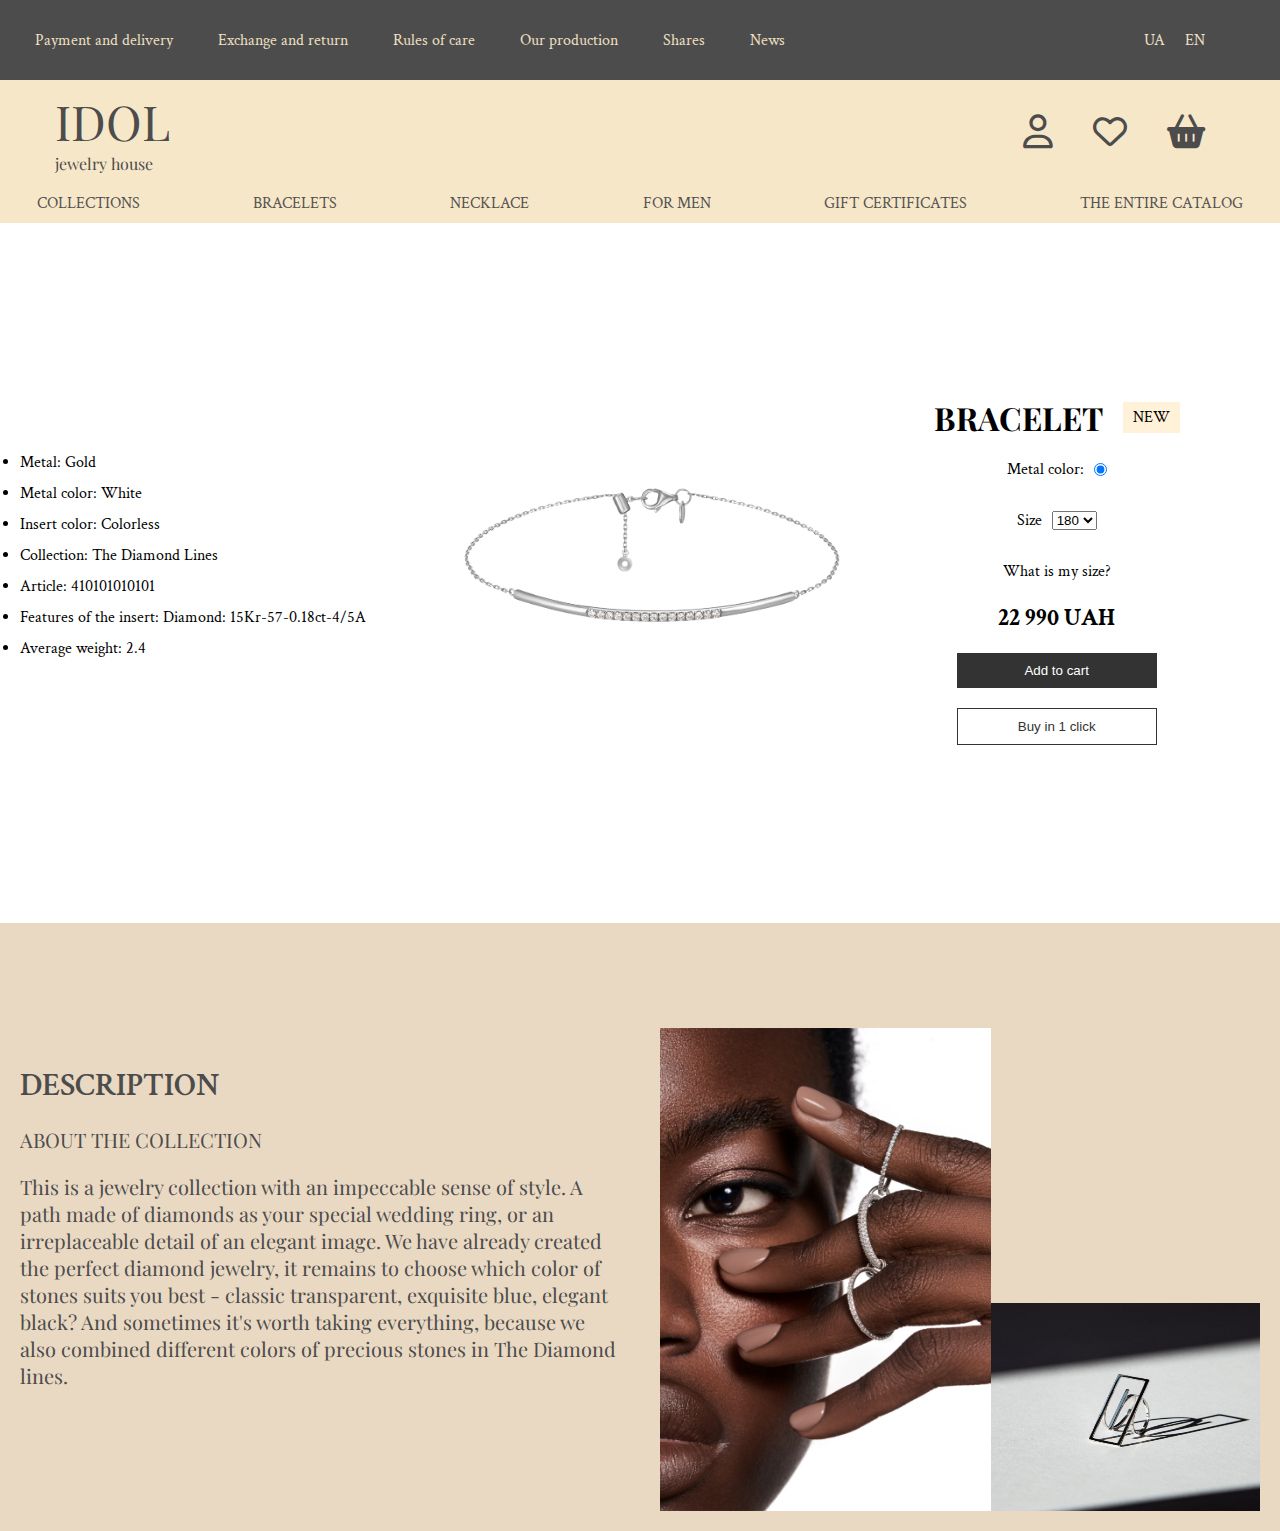
==== item-info.html @ 60e2ec4e "add js and liked-items page" ====
<!DOCTYPE html>
<html lang="en">
  <head>
    <meta charset="UTF-8" />
    <meta name="viewport" content="width=device-width, initial-scale=1.0" />
    <title>Bracelet Product Page</title>
    <link rel="stylesheet" href="static/styles/styles.css" />
    <link
      href="https://fonts.googleapis.com/css2?family=Crimson+Text:wght@400;700&family=Playfair+Display:wght@400;700&display=swap"
      rel="stylesheet"
    />
    <link
      rel="stylesheet"
      href="https://cdnjs.cloudflare.com/ajax/libs/font-awesome/6.1.1/css/all.min.css"
    />
  </head>
  <body>
    <header>
      <div class="upper-navigation">
        <div class="navigation">
          <ul>
            <li><a href="#">Payment and delivery</a></li>
            <li><a href="#">Exchange and return</a></li>
            <li><a href="#">Rules of care</a></li>
            <li><a href="#">Our production</a></li>
            <li><a href="#">Shares</a></li>
            <li><a href="#">News</a></li>
          </ul>
        </div>
        <div class="language">
          <ul>
            <li><a href="#">UA</a></li>
            <li><a href="#">EN</a></li>
          </ul>
        </div>
      </div>
      <div class="main-navigation">
        <div class="first">
          <div class="logo">
            <h1>IDOL</h1>
            <p>jewelry house</p>
          </div>
          <div class="icons">
            <i class="far fa-user"></i>
            <i class="far fa-heart"></i>
            <i class="fas fa-shopping-basket"></i>
          </div>
        </div>
        <div class="second">
          <div class="navigation1">
            <ul>
              <li><a href="#">COLLECTIONS</a></li>
              <li><a href="#">BRACELETS</a></li>
              <li><a href="#">NECKLACE</a></li>
              <li><a href="#">FOR MEN</a></li>
              <li><a href="#">GIFT CERTIFICATES</a></li>
              <li><a href="#">THE ENTIRE CATALOG</a></li>
            </ul>
          </div>
        </div>
      </div>
    </header>
    <div class="info-container">
      <div class="info-list">
        <ul>
          <li>Metal: Gold</li>
          <li>Metal color: White</li>
          <li>Insert color: Colorless</li>
          <li>Collection: The Diamond Lines</li>
          <li>Article: 410101010101</li>
          <li>Features of the insert: Diamond: 15Kr-57-0.18ct-4/5A</li>
          <li>Average weight: 2.4</li>
        </ul>
      </div>
      <div class="main-image">
        <img src="static/images/braslet.png" alt="bracelet" />
      </div>
      <div class="buy-field">
        <div class="header">
          <h1>BRACELET</h1>
          <span class="status">NEW</span>
        </div>
        <div class="metal-color-field">
          <label for="metal-color">Metal color:</label>
          <input type="radio" id="metal-color" name="metal-color" checked />
        </div>
        <div class="size-field">
          <label for="size">Size</label>
          <select id="size">
            <option value="180">180</option>
          </select>
        </div>
        <p>What is my size?</p>
        <p class="price">22 990 UAH</p>
        <button class="add-to-cart">Add to cart</button>
        <button class="buy-now">Buy in 1 click</button>
      </div>
    </div>
    <div class="description-container">
      <div class="description-text">
        <h2>DESCRIPTION</h2>
        <p>ABOUT THE COLLECTION</p>
        <p>
          This is a jewelry collection with an impeccable sense of style. A path
          made of diamonds as your special wedding ring, or an irreplaceable
          detail of an elegant image. We have already created the perfect
          diamond jewelry, it remains to choose which color of stones suits you
          best - classic transparent, exquisite blue, elegant black? And
          sometimes it's worth taking everything, because we also combined
          different colors of precious stones in The Diamond lines.
        </p>
      </div>
      <div class="description-image">
        <div class="des1">
          <img src="static/images/des-photo1.png" alt="des1" />
        </div>
        <div class="des2">
          <img src="static/images/des-photo2.jpg" alt="des2" />
        </div>
      </div>
    </div>
    <script src="static/scripts/app.js"></script>
    <script src="static/scripts/return.js"></script>
  </body>
</html>
---- static/styles/styles.css ----
* {
  margin: 0;
  padding: 0;
  box-sizing: border-box;
}

body {
  font-family: "Crimson Text", serif;
  margin: 0;
  padding: 0;
}

header {
  display: flex;
  flex-direction: column;
  height: 223px;
  width: 100%;
}

.upper-navigation {
  display: flex;
  justify-content: space-between;
  align-items: center;
  width: 100%;
  height: 80px;
  background-color: #4d4c4c;
}

.navigation {
  display: flex;
  justify-content: space-between;
  align-items: center;
  width: 100%;
  height: 80px;
  background-color: #4d4c4c;
}

.navigation ul {
  display: flex;
  list-style: none;
  margin-left: 35px;
}

.navigation ul li {
  margin-right: 45px;
}

.navigation ul li a {
  text-decoration: none;
  color: #f7e7c9;
  opacity: 95%;
  font-family: "Crimson Text", serif;
}

.language ul {
  display: flex;
  list-style: none;
  margin-right: 55px;
}

.language ul li {
  margin-right: 20px;
}

.language ul li a {
  text-decoration: none;
  color: #f7e7c9;
  opacity: 95%;
  font-family: "Crimson Text", serif;
}

.main-navigation {
  display: flex;
  flex-direction: column;
  justify-content: space-around;
  align-items: center;
  width: 100%;
  height: 143px;
  background-color: #f7e7c9;
}

.first {
  display: flex;
  align-items: center;
  width: 100%;
  justify-content: space-between;
}

.logo {
  margin-left: 55px;
  display: flex;
  flex-direction: column;
  cursor: pointer;
}

.logo h1 {
  color: #4d4c4c;
  font-family: "Playfair Display", serif;
  font-size: 48px;
  font-weight: 400;
  letter-spacing: 21.5%;
}

.logo {
  color: #4d4c4c;
  font-family: "Playfair Display", serif;
  font-size: 16px;
}

.icons {
  display: flex;
  margin-right: 75px;
  gap: 40px;
  font-size: 34px;
  color: #4d4c4c;
}

.icons:hover {
  cursor: pointer;
}

.second {
  display: flex;
  align-items: center;
  justify-content: space-between;
  width: 100%;
}

.navigation1 {
  display: flex;
  justify-content: center;
  align-items: center;
  width: 100%;
}

.second ul {
  display: flex;
  justify-content: space-between;
  list-style: none;
  width: 100%;
  margin: 0 2.9%;
}

.navigation1 ul li a {
  text-decoration: none;
  color: #4d4c4c;
  opacity: 95%;
  font-family: "Crimson Text", serif;
}

.main-video {
  position: relative;
  width: 100%;
  height: 402px;
  margin-bottom: 80px;
}

.main-video video {
  width: 100%;
  height: 100%;
  object-fit: cover;
  pointer-events: none;
}

.main-video .video-text {
  position: absolute;
  top: 50%;
  left: 5%;
  width: 13%;
  transform: translateY(-50%);
  text-align: left;
  color: #4d4c4c;
  font-family: "Crimson Text", serif;
  font-size: 24px;
  font-weight: 400;
  white-space: pre-wrap;
  backdrop-filter: blur(20px);
  border-radius: 10px;
}

.list-header {
  display: flex;
  flex-direction: column;
  align-items: center;
  justify-content: center;
  width: 100%;
}

.list-header h1 {
  color: #4d4c4c;
  font-family: "Playfair Display", serif;
  font-size: 32px;
  font-weight: 500;
  letter-spacing: 15px;
}

.types {
  display: flex;
  justify-content: center;
  align-items: center;
  margin-top: 25px;
  width: 100%;
}

.types ul {
  display: flex;
  justify-content: center;
  list-style: none;
  width: 100%;
}

.types ul li {
  margin-right: 45px;
}

.types ul li a {
  text-decoration: none;
  font-size: 20px;
  color: #4d4c4c;
  opacity: 95%;
  font-weight: 400;
  font-family: "Playfair Display", serif;
}

.item-container {
  position: relative;
  display: flex;
  flex-direction: column;
  justify-content: center;
  align-items: center;
  width: 20%;
  height: 55vh;
  margin-right: 20px;
  background-color: #e9d9c2;
  transition: transform 0.3s;
}

.item-container:hover {
  cursor: pointer;
  transform: translateY(-10px);
}

.heart-icon {
  cursor: pointer;
  position: absolute;
  top: 25px;
  right: 25px;
}

.heart-icon i {
  font-size: 30px;
  color: #4d4c4c;
  transition: color 0.3s;
}

.heart-icon i.red {
  color: red;
}

.list-container {
  display: flex;
  align-items: center;
  margin-top: 25px;
  width: 100%;
  margin-bottom: 80px;
}

.item-container .image {
  width: 95%;
}

.image img {
  width: 100%;
  height: 100%;
  object-fit: cover;
}

.description {
  display: flex;
  flex-direction: column;
  justify-content: center;
  align-items: center;
  width: 100%;
}

.description h3 {
  font-size: 24px;
  color: #4d4c4c;
  font-weight: 600;
  font-family: "Playfair Display", serif;
}

.description .item-type {
  font-size: 20px;
  color: #4d4c4c;
  font-weight: 400;
  font-family: "Playfair Display", serif;
}

.description .item-price {
  margin-top: 20px;
  font-size: 20px;
  color: #4d4c4c;
  font-weight: 400;
  font-family: "Crimson Text", serif;
}

.info-container {
  display: flex;
  justify-content: center;
  align-items: center;
  width: 100%;
  height: 75vh;
  padding: 20px;
}

.info-list {
  flex: 1;
  margin-right: 20px;
  display: flex;
  flex-direction: column;
  justify-content: space-between;
}

.info-list ul {
  padding: 0;
}

.info-list ul li {
  margin-bottom: 10px;
}

.main-image {
  flex: 1;
  text-align: center;
}

.main-image img {
  max-width: 100%;
}

.buy-field {
  display: flex;
  flex-direction: column;
  justify-content: center;
  align-items: center;
  margin-top: 20px;
  flex: 1;
  gap: 20px;
}

.buy-field .header {
  display: flex;
  justify-content: center;
  align-items: center;
  gap: 20px;
}

.buy-field .header h1 {
  font-family: "Playfair Display", serif;
}

.status {
  color: #000;
  font-size: 16px;
  padding: 5px 10px;
  background-color: #fff2d9;
}

.availability {
  font-size: 16px;
  color: #668a00;
}

.metal-color-field,
.size-field {
  display: flex;
  align-items: center;
  margin-bottom: 10px;
}

.metal-color-field label,
.size-field label {
  margin-right: 10px;
}

.price {
  font-size: 1.5em;
  font-weight: bold;
}

.add-to-cart,
.buy-now {
  width: 200px;
  padding: 10px 20px;
  border: none;
  cursor: pointer;
}

.add-to-cart {
  background-color: #333;
  color: white;
}

.buy-now {
  background-color: white;
  color: #333;
  border: 1px solid #333;
}

.description-container {
  display: flex;
  width: 100%;
  height: 608px;
  margin-top: 25px;
  background-color: #e9d9c2;
}

.description-text {
  display: flex;
  flex-direction: column;
  justify-content: center;
  align-items: flex-start;
  gap: 20px;
  padding: 20px;
  width: 50%;
  height: 100%;
}

.description-text h2 {
  font-size: 32px;
  color: #4d4c4c;
  font-weight: 600;
  font-family: "Crimson Text", serif;
}

.description-text p {
  font-size: 20px;
  color: #4d4c4c;
  font-weight: 400;
  font-family: "Playfair Display", serif;
}

.description-image {
  display: flex;
  justify-content: space-between;
  align-items: flex-end;
  width: 50%;
  height: 100%;
  padding: 20px;
}

.des1 {
  height: 483px;
  width: 360px;
}

.des1 img {
  width: 100%;
  height: 100%;
  object-fit: cover;
}

.des2 {
  height: 208px;
  width: 292px;
}

.des2 img {
  width: 100%;
  height: 100%;
}

.margin-top {
  margin: 25px 0;
}

.liked {
  justify-content: center;
  flex-wrap: wrap;
  margin: 0 auto;
  gap: 25px;
}
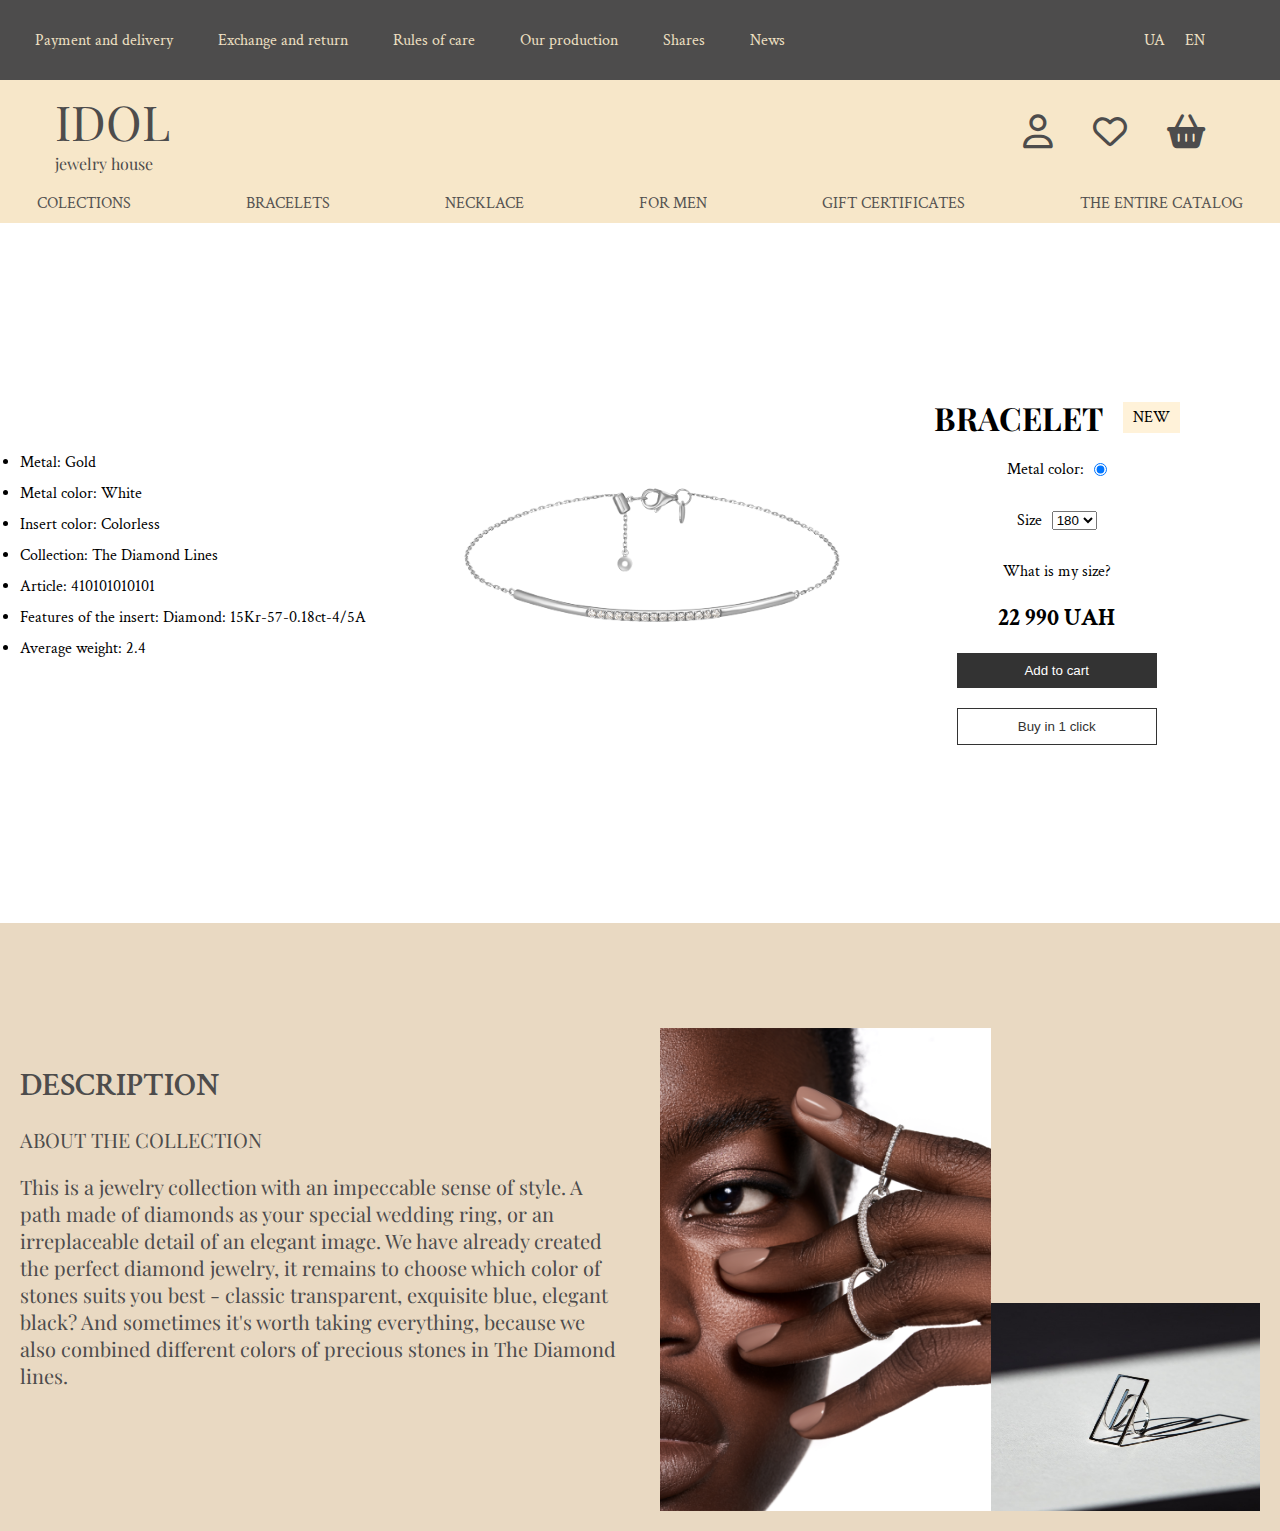
==== commit 87c1f15a: "Lab1-4 complited" ====
--- a/item-info.html
+++ b/item-info.html
@@ -49,12 +49,12 @@
         <div class="second">
           <div class="navigation1">
             <ul>
-              <li><a href="#">COLLECTIONS</a></li>
-              <li><a href="#">BRACELETS</a></li>
-              <li><a href="#">NECKLACE</a></li>
-              <li><a href="#">FOR MEN</a></li>
-              <li><a href="#">GIFT CERTIFICATES</a></li>
-              <li><a href="#">THE ENTIRE CATALOG</a></li>
+              <li><a href="colections.html">COLECTIONS</a></li>
+              <li><a href="bracelets.html">BRACELETS</a></li>
+              <li><a href="necklace.html">NECKLACE</a></li>
+              <li><a href="for-men.html">FOR MEN</a></li>
+              <li><a href="gift-certificates.html">GIFT CERTIFICATES</a></li>
+              <li><a href="the-entire-catalog.html">THE ENTIRE CATALOG</a></li>
             </ul>
           </div>
         </div>
--- a/static/styles/styles.css
+++ b/static/styles/styles.css
@@ -115,7 +115,13 @@
   color: #4d4c4c;
 }
 
-.icons:hover {
+.icons a {
+  color: inherit;
+  text-decoration: none;
+}
+
+.icons a:hover {
+  color: #000;
   cursor: pointer;
 }
 
@@ -481,3 +487,97 @@
   margin: 0 auto;
   gap: 25px;
 }
+
+.in-progress {
+  display: flex;
+  flex-direction: column;
+  justify-content: center;
+  align-items: center;
+  height: 50vh;
+  color: #4d4c4c;
+  font-weight: 500;
+  font-family: "Crimson Text", serif;
+}
+
+.profile-container {
+  display: flex;
+  justify-content: center;
+  width: 100wv;
+  margin: 50px;
+  background-color: #fff;
+  box-shadow: 0 4px 8px rgba(0, 0, 0, 0.1);
+  border-radius: 8px;
+  margin-top: 20px;
+}
+
+.sidebar {
+  width: 25%;
+  background-color: #f5f5f5;
+  border-right: 1px solid #eaeaea;
+  padding: 20px;
+}
+
+.sidebar ul {
+  list-style: none;
+  padding: 0;
+}
+
+.sidebar ul li {
+  margin-bottom: 15px;
+}
+
+.sidebar ul li a {
+  text-decoration: none;
+  color: #333;
+  font-weight: bold;
+}
+
+.sidebar ul li.active a,
+.sidebar ul li a:hover {
+  color: #007bff;
+}
+
+.sidebar ul li.exit a {
+  color: #e74c3c;
+}
+
+.content {
+  width: 75%;
+  padding: 20px;
+}
+
+.content h2 {
+  margin-top: 0;
+}
+
+.content form {
+  display: flex;
+  flex-direction: column;
+}
+
+.content form label {
+  font-weight: bold;
+  margin-top: 10px;
+}
+
+.content form input,
+.content form select {
+  margin-bottom: 10px;
+  padding: 8px;
+  font-size: 16px;
+  border: 1px solid #ccc;
+  border-radius: 4px;
+}
+
+.dob {
+  display: flex;
+  justify-content: space-between;
+}
+
+.dob select {
+  width: 30%;
+  padding: 8px;
+  font-size: 16px;
+  border: 1px solid #ccc;
+  border-radius: 4px;
+}
